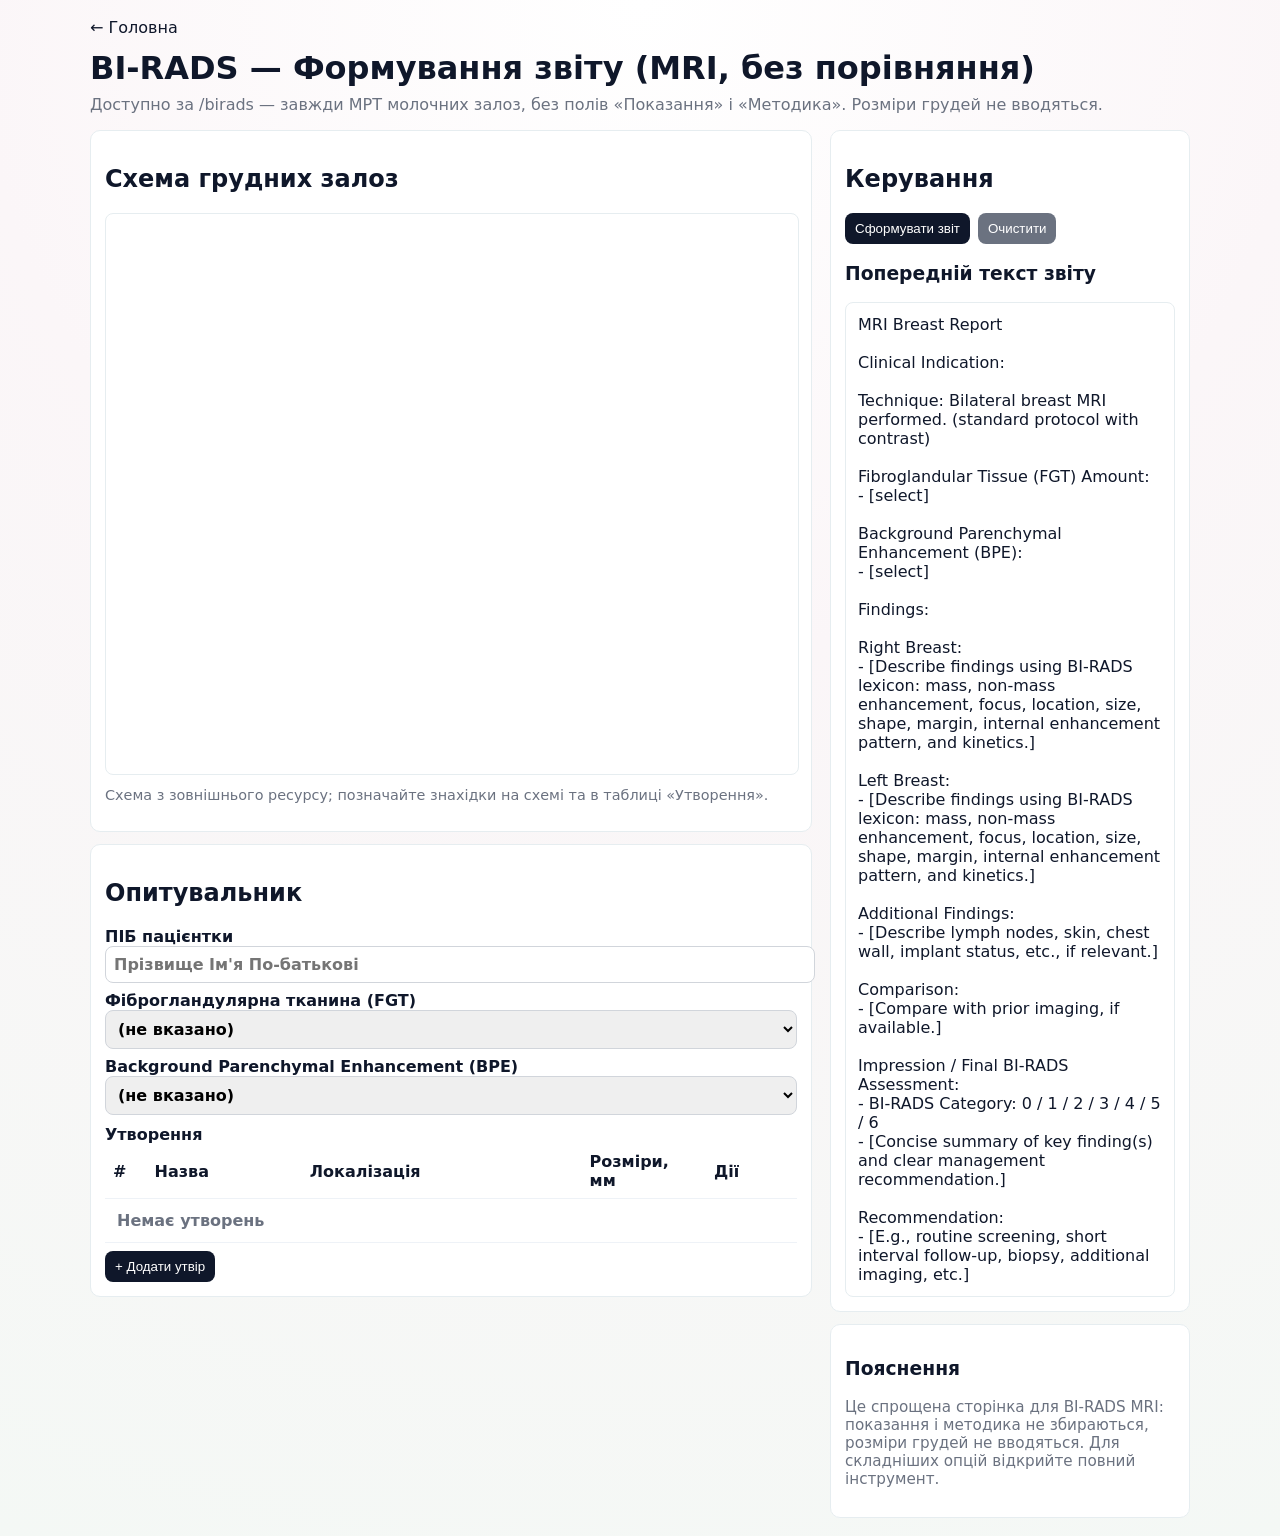
==== birads/index.html @ 96be14f4 "Add BI-RADS MRI page at /birads - iframe to breast schematic, simple questionnaire and formations ta" ====
<!doctype html>
<html lang="uk">
<head>
  <meta charset="utf-8">
  <meta name="viewport" content="width=device-width,initial-scale=1">
  <title>BI-RADS — Tulip</title>
  <link rel="shortcut icon" href="/favicon.ico">
  <style>
    :root{--bg:#fff;--panel:#fff;--muted:#6b7280;--ink:#0f172a;--line:#e6edf0}
    body{font-family:system-ui,-apple-system,Segoe UI,Roboto; margin:18px; color:var(--ink); background:radial-gradient(circle at 50% 0%,#fff 0,#fbf6f8 40%,#f4f8f5 100%)}
    a.home{display:inline-block;margin-bottom:12px;color:var(--ink);text-decoration:none}
    .wrap{max-width:1100px;margin:0 auto}
    .grid{display:grid;grid-template-columns:1fr 360px;gap:18px}
    .panel{background:var(--panel);border:1px solid var(--line);padding:14px;border-radius:10px}
    h1{margin:0 0 8px}
    label{display:block;margin:8px 0;font-weight:600}
    input[type=text],select,textarea{width:100%;padding:8px;border:1px solid #d1d5db;border-radius:8px;font:inherit}
    .formations-table{width:100%;border-collapse:collapse}
    .formations-table th,.formations-table td{border-bottom:1px solid #eef2f7;padding:8px;text-align:left}
    .btn{display:inline-block;padding:8px 10px;border-radius:8px;border:0;background:#0f172a;color:#fff;cursor:pointer}
    #breast-iframe{width:100%;height:560px;border:1px solid var(--line);border-radius:8px}
    .report-preview{white-space:pre-wrap;background:#fff;border:1px solid var(--line);padding:12px;border-radius:8px;min-height:220px}
    @media (max-width:980px){.grid{grid-template-columns:1fr}#breast-iframe{height:420px}}
  </style>
</head>
<body>
  <div class="wrap">
    <a class="home" href="/">← Головна</a>
    <h1>BI-RADS — Формування звіту (MRI, без порівняння)</h1>
    <p style="color:var(--muted);margin-top:6px">Доступно за /birads — завжди МРТ молочних залоз, без полів «Показання» і «Методика». Розміри грудей не вводяться.</p>

    <div class="grid" role="application">
      <div>
        <div class="panel" aria-label="Схема грудних залоз">
          <h2>Схема грудних залоз</h2>
          <!-- Вбудовано як iframe на існуючу сторінку зі схемою -->
          <iframe id="breast-iframe" src="https://oleksandrmulyar.github.io/breast/" title="Схема грудних залоз"></iframe>
          <p style="color:var(--muted);font-size:.9rem;margin-top:8px">Схема з зовнішнього ресурсу; позначайте знахідки на схемі та в таблиці «Утворення».</p>
        </div>

        <div class="panel" style="margin-top:12px" aria-label="Опитувальник">
          <h2>Опитувальник</h2>
          <label>ПІБ пацієнтки
            <input id="patientName" type="text" placeholder="Прізвище Ім'я По-батькові">
          </label>

          <label>Фіброгландулярна тканина (FGT)
            <select id="fgt">
              <option value="">(не вказано)</option>
              <option>Almost entirely fatty</option>
              <option>Scattered fibroglandular tissue</option>
              <option>Heterogeneous fibroglandular tissue</option>
              <option>Extreme fibroglandular tissue</option>
            </select>
          </label>

          <label>Background Parenchymal Enhancement (BPE)
            <select id="bpe">
              <option value="">(не вказано)</option>
              <option>Minimal</option>
              <option>Mild</option>
              <option>Moderate</option>
              <option>Marked</option>
            </select>
          </label>

          <label style="margin-top:10px">Утворення
            <table class="formations-table" aria-describedby="formations-desc">
              <thead><tr><th style="width:6%">#</th><th>Назва</th><th>Локалізація</th><th style="width:18%">Розміри, мм</th><th>Дії</th></tr></thead>
              <tbody id="formationList"><tr><td colspan="5" style="color:var(--muted);padding:12px">Немає утворень</td></tr></tbody>
            </table>
          </label>
          <div style="margin-top:8px"><button id="addFormation" class="btn" type="button">+ Додати утвір</button></div>

        </div>

      </div>

      <aside>
        <div class="panel" aria-label="Керування">
          <h2>Керування</h2>
          <div style="display:flex;gap:8px;flex-wrap:wrap">
            <button id="generateReport" class="btn" type="button">Сформувати звіт</button>
            <button id="clearBtn" class="btn" type="button" style="background:#6b7280">Очистити</button>
          </div>

          <div style="margin-top:12px">
            <h3>Попередній текст звіту</h3>
            <div id="reportPreview" class="report-preview" aria-live="polite"></div>
          </div>
        </div>

        <div class="panel" style="margin-top:12px">
          <h3>Пояснення</h3>
          <p style="color:var(--muted);font-size:.95rem">Це спрощена сторінка для BI-RADS MRI: показання і методика не збираються, розміри грудей не вводяться. Для складніших опцій відкрийте повний інструмент.</p>
        </div>
      </aside>
    </div>

  </div>

  <script>
    const formationList = document.getElementById('formationList');
    const addFormation = document.getElementById('addFormation');
    const generateReport = document.getElementById('generateReport');
    const clearBtn = document.getElementById('clearBtn');
    const reportPreview = document.getElementById('reportPreview');

    function renderFormations(){
      const rows = formationList.querySelectorAll('tr.item');
      if(rows.length===0){ formationList.innerHTML='<tr><td colspan="5" style="color:var(--muted);padding:12px">Немає утворень</td></tr>'; return; }
    }

    addFormation.addEventListener('click', ()=>{
      const index = formationList.querySelectorAll('tr.item').length + 1;
      const tr = document.createElement('tr'); tr.className='item';
      tr.innerHTML = `<td>${index}</td>
        <td><input type="text" class="form-name" placeholder="Назва (наприклад: вузол)"></td>
        <td><input type="text" class="form-location" placeholder="ліва/права/грудь, сектор"></td>
        <td><input type="text" class="form-size" placeholder="TR×AP×CC або Ø"></td>
        <td><button class="btn remove" type="button" style="background:#ef4444">Видалити</button></td>`;
      formationList.appendChild(tr);
      renderFormations();
      tr.querySelector('.remove').addEventListener('click', ()=>{ tr.remove(); updateIndexes(); renderFormations(); });
    });

    function updateIndexes(){
      document.querySelectorAll('#formationList tr.item').forEach((tr,i)=>{ tr.children[0].textContent = i+1; });
    }

    clearBtn.addEventListener('click', ()=>{
      document.getElementById('patientName').value=''; document.getElementById('fgt').value=''; document.getElementById('bpe').value=''; formationList.innerHTML=''; renderFormations(); reportPreview.textContent='';
    });

    // Default BI-RADS report template (basic)
    const defaultReport = `MRI Breast Report\n\nClinical Indication: \n\nTechnique: Bilateral breast MRI performed. (standard protocol with contrast)\n\nFibroglandular Tissue (FGT) Amount:\n- [select]\n\nBackground Parenchymal Enhancement (BPE):\n- [select]\n\nFindings:\n\nRight Breast:\n- [Describe findings using BI-RADS lexicon: mass, non-mass enhancement, focus, location, size, shape, margin, internal enhancement pattern, and kinetics.]\n\nLeft Breast:\n- [Describe findings using BI-RADS lexicon: mass, non-mass enhancement, focus, location, size, shape, margin, internal enhancement pattern, and kinetics.]\n\nAdditional Findings:\n- [Describe lymph nodes, skin, chest wall, implant status, etc., if relevant.]\n\nComparison:\n- [Compare with prior imaging, if available.]\n\nImpression / Final BI-RADS Assessment:\n- BI-RADS Category: 0 / 1 / 2 / 3 / 4 / 5 / 6\n- [Concise summary of key finding(s) and clear management recommendation.]\n\nRecommendation:\n- [E.g., routine screening, short interval follow-up, biopsy, additional imaging, etc.]`;

    // Initialize preview with default template
    reportPreview.textContent = defaultReport;

    generateReport.addEventListener('click', ()=>{
      const name = document.getElementById('patientName').value.trim();
      const fgt = document.getElementById('fgt').value;
      const bpe = document.getElementById('bpe').value;
      const formations = Array.from(document.querySelectorAll('#formationList tr.item')).map((tr,i)=>{
        return `${i+1}. ${tr.querySelector('.form-name').value||'(назва)'} — ${tr.querySelector('.form-location').value||'(локалізація)'}; розміри: ${tr.querySelector('.form-size').value||'—'}`;
      });
      let report = `MRI Breast Report\n\nClinical Indication: —\n\nTechnique: Bilateral breast MRI. (MRI only — no comparison)\n\nPatient: ${name || '—'}\n\nFibroglandular Tissue (FGT) Amount: ${fgt||'—'}\nBackground Parenchymal Enhancement (BPE): ${bpe||'—'}\n\nFindings:\n\n`;
      report += formations.length?('Formations:\n' + formations.join('\n') + '\n\n') : '';
      report += 'Impression / Final BI-RADS Assessment:\n- BI-RADS Category: [select]\n- Recommendation: [select]\n';
      reportPreview.textContent = report;
    });

    // initial render
    renderFormations();
  </script>
</body>
</html>
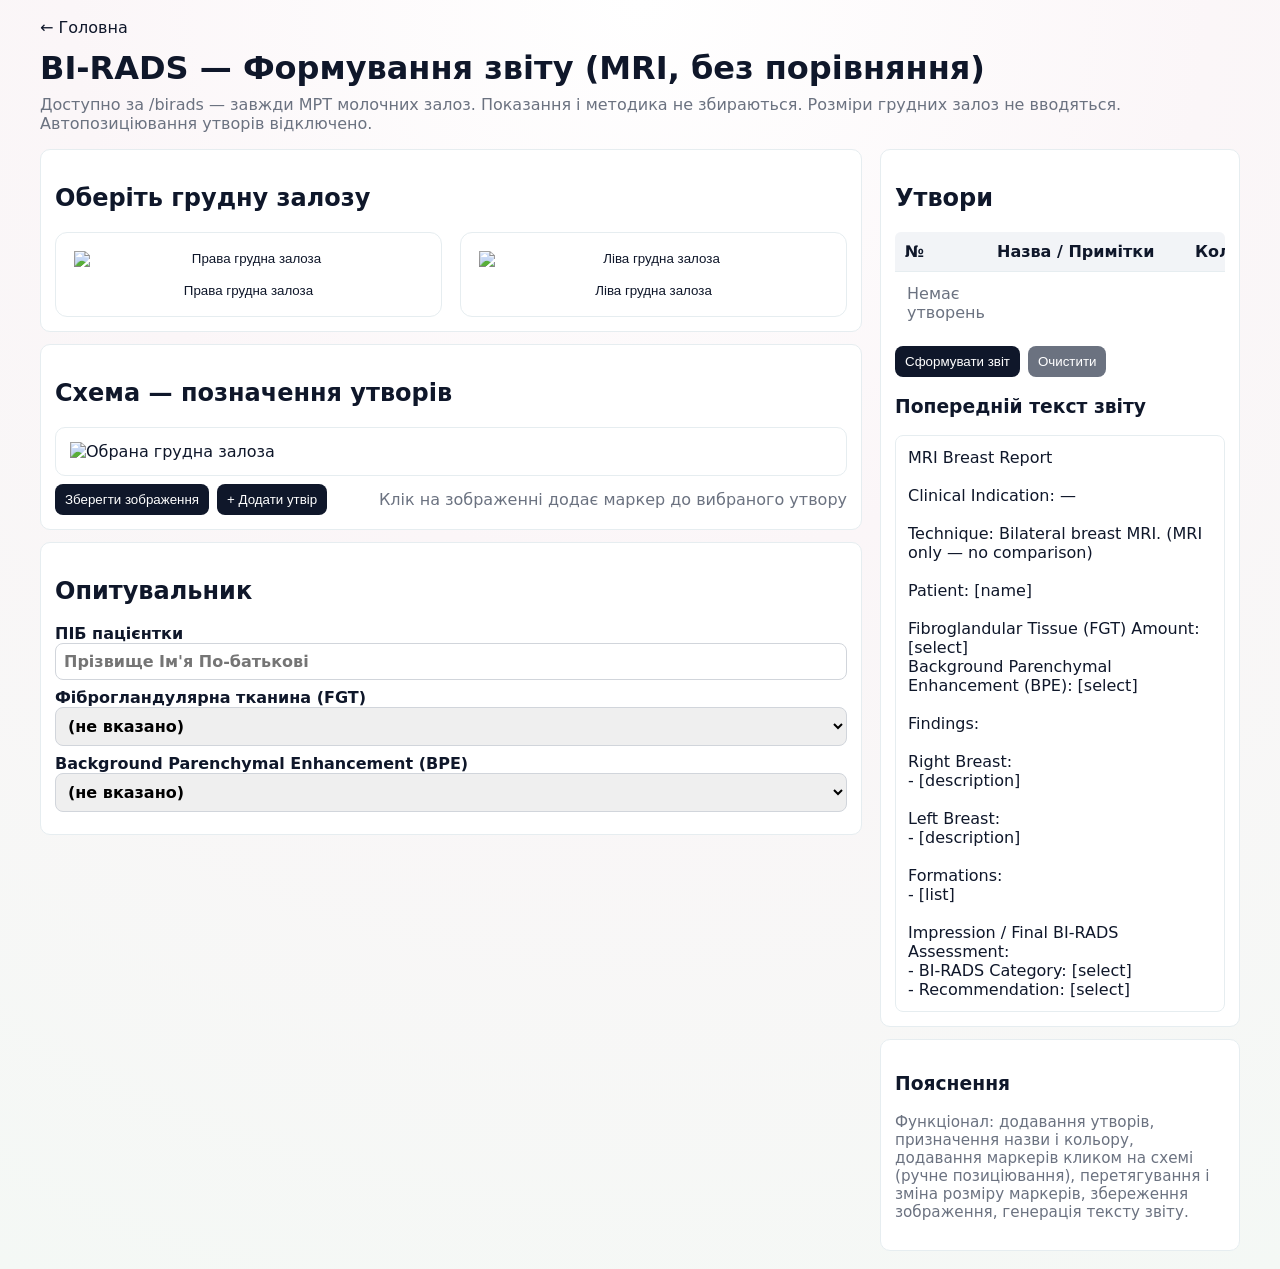
==== commit 6299ecb8: "Enhance /birads page: embed breast schematic functionality (marking, add formations, manual markers," ====
--- a/birads/index.html
+++ b/birads/index.html
@@ -6,36 +6,74 @@
   <title>BI-RADS — Tulip</title>
   <link rel="shortcut icon" href="/favicon.ico">
   <style>
-    :root{--bg:#fff;--panel:#fff;--muted:#6b7280;--ink:#0f172a;--line:#e6edf0}
-    body{font-family:system-ui,-apple-system,Segoe UI,Roboto; margin:18px; color:var(--ink); background:radial-gradient(circle at 50% 0%,#fff 0,#fbf6f8 40%,#f4f8f5 100%)}
+    :root{--bg:#f7faf7;--panel:#fff;--muted:#6b7280;--ink:#0f172a;--line:#e6edf0}
+    *{box-sizing:border-box}
+    body{font-family:system-ui,-apple-system,Segoe UI,Roboto,Arial;margin:18px;color:var(--ink);background:radial-gradient(circle at 50% 0%,#fff 0,#fbf6f8 40%,#f4f8f5 100%)}
     a.home{display:inline-block;margin-bottom:12px;color:var(--ink);text-decoration:none}
-    .wrap{max-width:1100px;margin:0 auto}
+    .wrap{max-width:1200px;margin:0 auto}
+    h1{margin:0 0 8px}
     .grid{display:grid;grid-template-columns:1fr 360px;gap:18px}
     .panel{background:var(--panel);border:1px solid var(--line);padding:14px;border-radius:10px}
-    h1{margin:0 0 8px}
     label{display:block;margin:8px 0;font-weight:600}
     input[type=text],select,textarea{width:100%;padding:8px;border:1px solid #d1d5db;border-radius:8px;font:inherit}
-    .formations-table{width:100%;border-collapse:collapse}
-    .formations-table th,.formations-table td{border-bottom:1px solid #eef2f7;padding:8px;text-align:left}
+
+    /* breast styles adapted */
+    .choice-grid{display:grid;grid-template-columns:repeat(2,minmax(260px,1fr));gap:18px}
+    .choice-card{display:grid;gap:16px;padding:18px;border:1px solid var(--line);border-radius:12px;background:var(--panel);color:var(--ink);cursor:pointer;place-items:center}
+    .choice-card img{width:100%;max-height:240px;object-fit:contain}
+
+    .image-stage{position:relative;width:100%;}
+    .image-stage img{display:block;width:100%;max-height:560px;object-fit:contain}
+    .lesion-overlay{position:absolute;inset:0;pointer-events:auto}
+    .lesion-marker{position:absolute;display:inline-grid;padding:0;place-items:center;border:3px solid;border-radius:50%;cursor:grab;font-size:13px;font-weight:800;line-height:1;touch-action:none;user-select:none;box-shadow:0 4px 12px rgba(15,23,42,.18);transform:translate(-50%,-50%)}
+    .lesion-label{pointer-events:none;color:#fff;text-shadow:0 1px 2px rgba(0,0,0,.4)}
+    .lesion-resize-handle{position:absolute;right:-8px;bottom:-8px;width:14px;height:14px;border:2px solid #fff;border-radius:50%;background:currentColor;cursor:nwse-resize}
+
+    .table-shell{overflow-x:auto;border-radius:6px}
+    .table-row{display:grid;grid-template-columns:80px 1fr 110px;gap:12px;align-items:center;min-width:420px;padding:10px}
+    .table-header{background:#f2f4f7;font-weight:800}
+    .table-body-row{border-top:1px solid var(--line);background:#fff}
+
     .btn{display:inline-block;padding:8px 10px;border-radius:8px;border:0;background:#0f172a;color:#fff;cursor:pointer}
-    #breast-iframe{width:100%;height:560px;border:1px solid var(--line);border-radius:8px}
+    .btn.ghost{background:#6b7280}
     .report-preview{white-space:pre-wrap;background:#fff;border:1px solid var(--line);padding:12px;border-radius:8px;min-height:220px}
-    @media (max-width:980px){.grid{grid-template-columns:1fr}#breast-iframe{height:420px}}
+
+    @media (max-width:980px){.grid{grid-template-columns:1fr}.choice-grid{grid-template-columns:1fr}.image-stage img{max-height:420px}}
   </style>
 </head>
 <body>
   <div class="wrap">
     <a class="home" href="/">← Головна</a>
     <h1>BI-RADS — Формування звіту (MRI, без порівняння)</h1>
-    <p style="color:var(--muted);margin-top:6px">Доступно за /birads — завжди МРТ молочних залоз, без полів «Показання» і «Методика». Розміри грудей не вводяться.</p>
+    <p style="color:var(--muted);margin-top:6px">Доступно за /birads — завжди МРТ молочних залоз. Показання і методика не збираються. Розміри грудних залоз не вводяться. Автопозиціювання утворів відключено.</p>
 
     <div class="grid" role="application">
       <div>
-        <div class="panel" aria-label="Схема грудних залоз">
-          <h2>Схема грудних залоз</h2>
-          <!-- Вбудовано як iframe на існуючу сторінку зі схемою -->
-          <iframe id="breast-iframe" src="https://oleksandrmulyar.github.io/breast/" title="Схема грудних залоз"></iframe>
-          <p style="color:var(--muted);font-size:.9rem;margin-top:8px">Схема з зовнішнього ресурсу; позначайте знахідки на схемі та в таблиці «Утворення».</p>
+        <div class="panel" aria-label="Оберіть грудну залозу">
+          <h2>Оберіть грудну залозу</h2>
+          <div class="choice-grid" id="sideSelection">
+            <button class="choice-card" type="button" data-side="right">
+              <img src="https://raw.githubusercontent.com/oleksandrmulyar/breast/main/right-breast.jpg" alt="Права грудна залоза">
+              <span>Права грудна залоза</span>
+            </button>
+            <button class="choice-card" type="button" data-side="left">
+              <img src="https://raw.githubusercontent.com/oleksandrmulyar/breast/main/left-breast.jpg" alt="Ліва грудна залоза">
+              <span>Ліва грудна залоза</span>
+            </button>
+          </div>
+        </div>
+
+        <div class="panel" style="margin-top:12px" aria-label="Схема">
+          <h2>Схема — позначення утворів</h2>
+          <div class="image-stage panel" id="detailView">
+            <img id="primaryImage" src="https://raw.githubusercontent.com/oleksandrmulyar/breast/main/right-breast.jpg" alt="Обрана грудна залоза">
+            <div id="lesionOverlay" class="lesion-overlay" aria-live="polite"></div>
+          </div>
+          <div style="margin-top:8px;display:flex;gap:8px;align-items:center">
+            <button id="saveImage" class="btn" type="button">Зберегти зображення</button>
+            <button id="addFormation" class="btn" type="button">+ Додати утвір</button>
+            <div style="margin-left:auto;color:var(--muted)">Клік на зображенні додає маркер до вибраного утвору</div>
+          </div>
         </div>
 
         <div class="panel" style="margin-top:12px" aria-label="Опитувальник">
@@ -63,25 +101,23 @@
               <option>Marked</option>
             </select>
           </label>
-
-          <label style="margin-top:10px">Утворення
-            <table class="formations-table" aria-describedby="formations-desc">
-              <thead><tr><th style="width:6%">#</th><th>Назва</th><th>Локалізація</th><th style="width:18%">Розміри, мм</th><th>Дії</th></tr></thead>
-              <tbody id="formationList"><tr><td colspan="5" style="color:var(--muted);padding:12px">Немає утворень</td></tr></tbody>
-            </table>
-          </label>
-          <div style="margin-top:8px"><button id="addFormation" class="btn" type="button">+ Додати утвір</button></div>
-
         </div>
 
       </div>
 
       <aside>
-        <div class="panel" aria-label="Керування">
-          <h2>Керування</h2>
-          <div style="display:flex;gap:8px;flex-wrap:wrap">
-            <button id="generateReport" class="btn" type="button">Сформувати звіт</button>
-            <button id="clearBtn" class="btn" type="button" style="background:#6b7280">Очистити</button>
+        <div class="panel" aria-label="Утвори та керування">
+          <h2>Утвори</h2>
+          <div class="table-shell" style="margin-top:8px">
+            <div class="table-row table-header">
+              <span>№</span><span>Назва / Примітки</span><span>Колір</span>
+            </div>
+            <div id="formationList"></div>
+          </div>
+
+          <div style="margin-top:12px;display:flex;gap:8px">
+            <button id="generateReport" class="btn">Сформувати звіт</button>
+            <button id="clearBtn" class="btn ghost">Очистити</button>
           </div>
 
           <div style="margin-top:12px">
@@ -92,7 +128,7 @@
 
         <div class="panel" style="margin-top:12px">
           <h3>Пояснення</h3>
-          <p style="color:var(--muted);font-size:.95rem">Це спрощена сторінка для BI-RADS MRI: показання і методика не збираються, розміри грудей не вводяться. Для складніших опцій відкрийте повний інструмент.</p>
+          <p style="color:var(--muted);font-size:.95rem">Функціонал: додавання утворів, призначення назви і кольору, додавання маркерів кликом на схемі (ручне позиціювання), перетягування і зміна розміру маркерів, збереження зображення, генерація тексту звіту.</p>
         </div>
       </aside>
     </div>
@@ -100,59 +136,149 @@
   </div>
 
   <script>
+    // Adapted behavior from breast app.js with auto-positioning removed.
+    const images = {
+      right: 'https://raw.githubusercontent.com/oleksandrmulyar/breast/main/right-breast.jpg',
+      left: 'https://raw.githubusercontent.com/oleksandrmulyar/breast/main/left-breast.jpg'
+    };
+    const lesionColors = ['#f13d3d','#1d9bf0','#18a058','#f59e0b','#8b5cf6','#ec4899'];
+
+    const sideButtons = document.querySelectorAll('.choice-card');
+    const primaryImage = document.getElementById('primaryImage');
+    const lesionOverlay = document.getElementById('lesionOverlay');
+    const addFormationBtn = document.getElementById('addFormation');
     const formationList = document.getElementById('formationList');
-    const addFormation = document.getElementById('addFormation');
-    const generateReport = document.getElementById('generateReport');
+    const saveImageBtn = document.getElementById('saveImage');
+    const generateReportBtn = document.getElementById('generateReport');
     const clearBtn = document.getElementById('clearBtn');
     const reportPreview = document.getElementById('reportPreview');
 
+    let activeSide = 'right';
+    let formations = []; // {id,name,color,markers:[{x,y,size}]}
+    let nextId = 1;
+    let activeEdit = null; // for pointer actions
+    let activeFormationId = null; // which formation is selected for marker adding
+
+    function setSide(side){
+      activeSide = side; primaryImage.src = images[side]; renderMarkers();
+    }
+    sideButtons.forEach(btn => btn.addEventListener('click', ()=> setSide(btn.dataset.side)));
+
+    function saveImage(){
+      // simple download of image file
+      fetch(images[activeSide]).then(r=>r.blob()).then(blob=>{
+        const url = URL.createObjectURL(blob); const a = document.createElement('a'); a.href = url; a.download = `${activeSide}-breast.jpg`; document.body.append(a); a.click(); a.remove(); URL.revokeObjectURL(url);
+      });
+    }
+    saveImageBtn.addEventListener('click', saveImage);
+
+    function addFormation(){
+      const id = nextId++;
+      const formation = {id, name:'', color: lesionColors[(id-1)%lesionColors.length], markers: []};
+      formations.push(formation); renderFormations();
+      setActiveFormation(id);
+    }
+    addFormationBtn.addEventListener('click', addFormation);
+
     function renderFormations(){
-      const rows = formationList.querySelectorAll('tr.item');
-      if(rows.length===0){ formationList.innerHTML='<tr><td colspan="5" style="color:var(--muted);padding:12px">Немає утворень</td></tr>'; return; }
-    }
-
-    addFormation.addEventListener('click', ()=>{
-      const index = formationList.querySelectorAll('tr.item').length + 1;
-      const tr = document.createElement('tr'); tr.className='item';
-      tr.innerHTML = `<td>${index}</td>
-        <td><input type="text" class="form-name" placeholder="Назва (наприклад: вузол)"></td>
-        <td><input type="text" class="form-location" placeholder="ліва/права/грудь, сектор"></td>
-        <td><input type="text" class="form-size" placeholder="TR×AP×CC або Ø"></td>
-        <td><button class="btn remove" type="button" style="background:#ef4444">Видалити</button></td>`;
-      formationList.appendChild(tr);
-      renderFormations();
-      tr.querySelector('.remove').addEventListener('click', ()=>{ tr.remove(); updateIndexes(); renderFormations(); });
+      formationList.innerHTML = '';
+      if(formations.length===0){ formationList.innerHTML = '<div class="table-row table-body-row" style="color:var(--muted);padding:12px">Немає утворень</div>'; return; }
+      formations.forEach((f,i)=>{
+        const row = document.createElement('div'); row.className='table-row table-body-row'; row.dataset.id = f.id;
+        row.innerHTML = `<span>${f.id}</span><span><input class="fname" type="text" placeholder="Назва утвору" value="${escapeHtml(f.name)}"></span><span><input type="color" class="fcolor" value="${f.color}"></span>`;
+        formationList.append(row);
+        row.querySelector('.fname').addEventListener('input', (e)=>{ f.name = e.target.value; });
+        row.querySelector('.fcolor').addEventListener('input', (e)=>{ f.color = e.target.value; renderMarkers(); });
+        row.addEventListener('click', ()=> setActiveFormation(f.id));
+      });
+      renderMarkers();
+    }
+
+    function setActiveFormation(id){ activeFormationId = id; // highlight in UI
+      document.querySelectorAll('#formationList .table-row').forEach(r=> r.style.background='');
+      const row = document.querySelector(`#formationList .table-row[data-id='${id}']`); if(row) row.style.background='#f8fafc';
+    }
+
+    function renderMarkers(){
+      lesionOverlay.replaceChildren();
+      formations.forEach(f => {
+        f.markers.forEach((m, idx) => {
+          const el = document.createElement('div'); el.className='lesion-marker'; el.style.left = m.x + '%'; el.style.top = m.y + '%'; el.style.width = `${m.size}px`; el.style.height = `${m.size}px`; el.style.borderColor = f.color; el.style.background = `${f.color}1f`; el.dataset.formationId = f.id; el.dataset.markerIndex = idx; 
+          const label = document.createElement('span'); label.className='lesion-label'; label.textContent = `${f.id}.${idx+1}`;
+          const handle = document.createElement('span'); handle.className='lesion-resize-handle'; handle.setAttribute('aria-hidden','true');
+          el.append(label, handle);
+          // pointer events
+          el.addEventListener('pointerdown', markerPointerDown);
+          handle.addEventListener('pointerdown', markerResizeDown);
+          // double click to remove marker
+          el.addEventListener('dblclick', (ev)=>{ ev.stopPropagation(); removeMarker(f.id, idx); });
+          lesionOverlay.append(el);
+        });
+      });
+    }
+
+    function addMarkerAtPoint(xPct,yPct){
+      if(!activeFormationId) { alert('Оберіть утвір (натисніть у списку) перед додаванням маркерів.'); return; }
+      const f = formations.find(x=>x.id===activeFormationId); if(!f) return;
+      f.markers.push({x: xPct, y: yPct, size: 42}); renderMarkers();
+    }
+
+    lesionOverlay.addEventListener('click', (ev)=>{
+      // add marker to active formation
+      const rect = lesionOverlay.getBoundingClientRect();
+      const x = Math.min(100, Math.max(0, ((ev.clientX - rect.left)/rect.width)*100));
+      const y = Math.min(100, Math.max(0, ((ev.clientY - rect.top)/rect.height)*100));
+      addMarkerAtPoint(x,y);
     });
 
-    function updateIndexes(){
-      document.querySelectorAll('#formationList tr.item').forEach((tr,i)=>{ tr.children[0].textContent = i+1; });
-    }
-
-    clearBtn.addEventListener('click', ()=>{
-      document.getElementById('patientName').value=''; document.getElementById('fgt').value=''; document.getElementById('bpe').value=''; formationList.innerHTML=''; renderFormations(); reportPreview.textContent='';
-    });
-
-    // Default BI-RADS report template (basic)
-    const defaultReport = `MRI Breast Report\n\nClinical Indication: \n\nTechnique: Bilateral breast MRI performed. (standard protocol with contrast)\n\nFibroglandular Tissue (FGT) Amount:\n- [select]\n\nBackground Parenchymal Enhancement (BPE):\n- [select]\n\nFindings:\n\nRight Breast:\n- [Describe findings using BI-RADS lexicon: mass, non-mass enhancement, focus, location, size, shape, margin, internal enhancement pattern, and kinetics.]\n\nLeft Breast:\n- [Describe findings using BI-RADS lexicon: mass, non-mass enhancement, focus, location, size, shape, margin, internal enhancement pattern, and kinetics.]\n\nAdditional Findings:\n- [Describe lymph nodes, skin, chest wall, implant status, etc., if relevant.]\n\nComparison:\n- [Compare with prior imaging, if available.]\n\nImpression / Final BI-RADS Assessment:\n- BI-RADS Category: 0 / 1 / 2 / 3 / 4 / 5 / 6\n- [Concise summary of key finding(s) and clear management recommendation.]\n\nRecommendation:\n- [E.g., routine screening, short interval follow-up, biopsy, additional imaging, etc.]`;
-
-    // Initialize preview with default template
+    function removeMarker(formationId, markerIndex){
+      const f = formations.find(x=>x.id===formationId); if(!f) return; f.markers.splice(markerIndex,1); renderMarkers();
+    }
+
+    // pointer move/resize handling
+    function getMarkerTargetFromEvent(el){
+      const marker = el.closest('.lesion-marker'); if(!marker) return null;
+      return {el:marker, formationId: Number(marker.dataset.formationId), markerIndex: Number(marker.dataset.markerIndex)};
+    }
+
+    function markerPointerDown(ev){
+      if(ev.target.classList.contains('lesion-resize-handle')) return; ev.preventDefault(); const t = getMarkerTargetFromEvent(ev.target); if(!t) return;
+      ev.target.setPointerCapture?.(ev.pointerId);
+      activeEdit = {mode:'move', formationId: t.formationId, markerIndex: t.markerIndex, pointerId: ev.pointerId};
+    }
+    function markerResizeDown(ev){ ev.preventDefault(); ev.stopPropagation(); const t = getMarkerTargetFromEvent(ev.target); if(!t) return; const rect = ev.target.getBoundingClientRect(); ev.target.setPointerCapture?.(ev.pointerId); activeEdit = {mode:'resize', formationId:t.formationId, markerIndex:t.markerIndex, startX:ev.clientX, startY:ev.clientY, startSize: Number(document.querySelector(`.lesion-marker[data-formation-id='${t.formationId}'][data-marker-index='${t.markerIndex}']`).offsetWidth), pointerId: ev.pointerId}; }
+
+    function pointerMove(ev){ if(!activeEdit) return; const overlayRect = lesionOverlay.getBoundingClientRect(); const f = formations.find(x=>x.id===activeEdit.formationId); if(!f) return; if(activeEdit.mode==='move'){ const x = Math.min(100, Math.max(0, ((ev.clientX-overlayRect.left)/overlayRect.width)*100)); const y = Math.min(100, Math.max(0, ((ev.clientY-overlayRect.top)/overlayRect.height)*100)); f.markers[activeEdit.markerIndex].x = x; f.markers[activeEdit.markerIndex].y = y; renderMarkers(); } else if(activeEdit.mode==='resize'){ const delta = Math.max(ev.clientX - activeEdit.startX, ev.clientY - activeEdit.startY); const size = Math.min(220, Math.max(12, activeEdit.startSize + delta)); f.markers[activeEdit.markerIndex].size = size; renderMarkers(); } }
+    function pointerUp(ev){ if(activeEdit?.pointerId === ev.pointerId) activeEdit = null; }
+
+    document.addEventListener('pointermove', pointerMove); document.addEventListener('pointerup', pointerUp); document.addEventListener('pointercancel', pointerUp);
+
+    // Save image option exports base image file (no overlay compositing here)
+
+    // Report template and generation
+    const defaultReport = `MRI Breast Report\n\nClinical Indication: —\n\nTechnique: Bilateral breast MRI. (MRI only — no comparison)\n\nPatient: [name]\n\nFibroglandular Tissue (FGT) Amount: [select]\nBackground Parenchymal Enhancement (BPE): [select]\n\nFindings:\n\nRight Breast:\n- [description]\n\nLeft Breast:\n- [description]\n\nFormations:\n- [list]\n\nImpression / Final BI-RADS Assessment:\n- BI-RADS Category: [select]\n- Recommendation: [select]\n`;
     reportPreview.textContent = defaultReport;
 
-    generateReport.addEventListener('click', ()=>{
-      const name = document.getElementById('patientName').value.trim();
-      const fgt = document.getElementById('fgt').value;
-      const bpe = document.getElementById('bpe').value;
-      const formations = Array.from(document.querySelectorAll('#formationList tr.item')).map((tr,i)=>{
-        return `${i+1}. ${tr.querySelector('.form-name').value||'(назва)'} — ${tr.querySelector('.form-location').value||'(локалізація)'}; розміри: ${tr.querySelector('.form-size').value||'—'}`;
-      });
-      let report = `MRI Breast Report\n\nClinical Indication: —\n\nTechnique: Bilateral breast MRI. (MRI only — no comparison)\n\nPatient: ${name || '—'}\n\nFibroglandular Tissue (FGT) Amount: ${fgt||'—'}\nBackground Parenchymal Enhancement (BPE): ${bpe||'—'}\n\nFindings:\n\n`;
-      report += formations.length?('Formations:\n' + formations.join('\n') + '\n\n') : '';
-      report += 'Impression / Final BI-RADS Assessment:\n- BI-RADS Category: [select]\n- Recommendation: [select]\n';
+    generateReportBtn.addEventListener('click', ()=>{
+      const name = document.getElementById('patientName').value.trim() || '—';
+      const fgt = document.getElementById('fgt').value || '—';
+      const bpe = document.getElementById('bpe').value || '—';
+      const formationsText = formations.map(f=>{
+        const markers = f.markers.map((m,i)=>`marker ${i+1}: (${Math.round(m.x)}%, ${Math.round(m.y)}%), size ${Math.round(m.size)}px`).join('; ');
+        return `${f.id}. ${f.name || '(назва)'} — ${markers || 'немає маркерів'}`;
+      }).join('\n');
+      const report = `MRI Breast Report\n\nClinical Indication: —\n\nTechnique: Bilateral breast MRI. (MRI only — no comparison)\n\nPatient: ${name}\n\nFibroglandular Tissue (FGT) Amount: ${fgt}\nBackground Parenchymal Enhancement (BPE): ${bpe}\n\nFindings:\n\n${formationsText || 'немає утворів'}\n\nImpression / Final BI-RADS Assessment:\n- BI-RADS Category: [select]\n- Recommendation: [select]\n`;
       reportPreview.textContent = report;
     });
 
-    // initial render
-    renderFormations();
+    clearBtn.addEventListener('click', ()=>{
+      document.getElementById('patientName').value=''; document.getElementById('fgt').value=''; document.getElementById('bpe').value=''; formations=[]; nextId=1; activeFormationId=null; renderFormations(); reportPreview.textContent = defaultReport;
+    });
+
+    function escapeHtml(s){ return String(s).replace(/&/g,'&amp;').replace(/</g,'&lt;').replace(/>/g,'&gt;'); }
+
+    // initial
+    setSide('right'); renderFormations();
   </script>
 </body>
 </html>
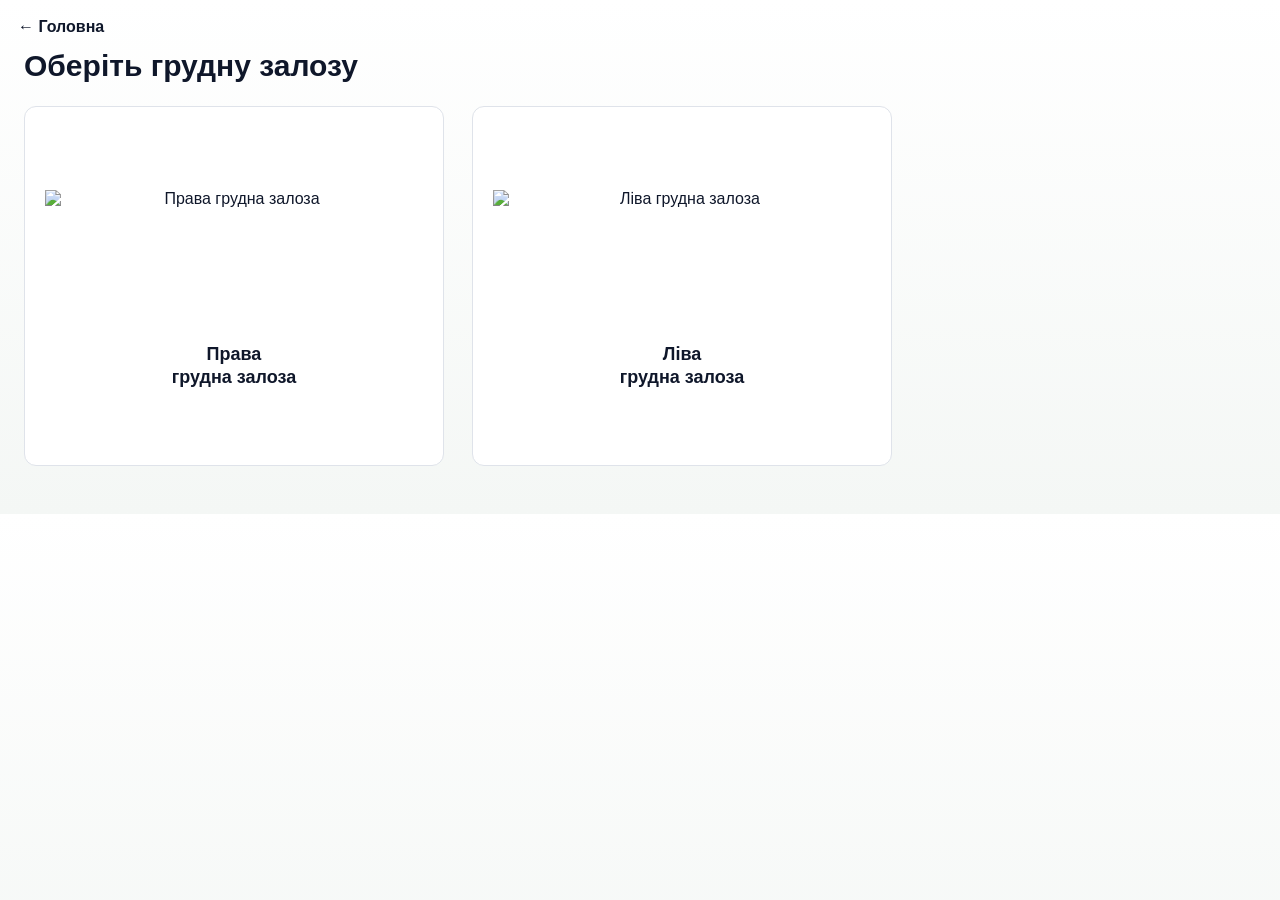
==== commit f6ff08a9: "Finalize BI-RADS /birads page with breast schema and lesion marker functionality; no auto-positionin" ====
--- a/birads/index.html
+++ b/birads/index.html
@@ -1,284 +1,732 @@
 <!doctype html>
 <html lang="uk">
 <head>
-  <meta charset="utf-8">
-  <meta name="viewport" content="width=device-width,initial-scale=1">
+  <meta charset="utf-8" />
+  <meta name="viewport" content="width=device-width, initial-scale=1" />
   <title>BI-RADS — Tulip</title>
-  <link rel="shortcut icon" href="/favicon.ico">
+  <link rel="shortcut icon" href="/favicon.ico" />
   <style>
-    :root{--bg:#f7faf7;--panel:#fff;--muted:#6b7280;--ink:#0f172a;--line:#e6edf0}
-    *{box-sizing:border-box}
-    body{font-family:system-ui,-apple-system,Segoe UI,Roboto,Arial;margin:18px;color:var(--ink);background:radial-gradient(circle at 50% 0%,#fff 0,#fbf6f8 40%,#f4f8f5 100%)}
-    a.home{display:inline-block;margin-bottom:12px;color:var(--ink);text-decoration:none}
-    .wrap{max-width:1200px;margin:0 auto}
-    h1{margin:0 0 8px}
-    .grid{display:grid;grid-template-columns:1fr 360px;gap:18px}
-    .panel{background:var(--panel);border:1px solid var(--line);padding:14px;border-radius:10px}
-    label{display:block;margin:8px 0;font-weight:600}
-    input[type=text],select,textarea{width:100%;padding:8px;border:1px solid #d1d5db;border-radius:8px;font:inherit}
-
-    /* breast styles adapted */
-    .choice-grid{display:grid;grid-template-columns:repeat(2,minmax(260px,1fr));gap:18px}
-    .choice-card{display:grid;gap:16px;padding:18px;border:1px solid var(--line);border-radius:12px;background:var(--panel);color:var(--ink);cursor:pointer;place-items:center}
-    .choice-card img{width:100%;max-height:240px;object-fit:contain}
-
-    .image-stage{position:relative;width:100%;}
-    .image-stage img{display:block;width:100%;max-height:560px;object-fit:contain}
-    .lesion-overlay{position:absolute;inset:0;pointer-events:auto}
-    .lesion-marker{position:absolute;display:inline-grid;padding:0;place-items:center;border:3px solid;border-radius:50%;cursor:grab;font-size:13px;font-weight:800;line-height:1;touch-action:none;user-select:none;box-shadow:0 4px 12px rgba(15,23,42,.18);transform:translate(-50%,-50%)}
-    .lesion-label{pointer-events:none;color:#fff;text-shadow:0 1px 2px rgba(0,0,0,.4)}
-    .lesion-resize-handle{position:absolute;right:-8px;bottom:-8px;width:14px;height:14px;border:2px solid #fff;border-radius:50%;background:currentColor;cursor:nwse-resize}
-
-    .table-shell{overflow-x:auto;border-radius:6px}
-    .table-row{display:grid;grid-template-columns:80px 1fr 110px;gap:12px;align-items:center;min-width:420px;padding:10px}
-    .table-header{background:#f2f4f7;font-weight:800}
-    .table-body-row{border-top:1px solid var(--line);background:#fff}
-
-    .btn{display:inline-block;padding:8px 10px;border-radius:8px;border:0;background:#0f172a;color:#fff;cursor:pointer}
-    .btn.ghost{background:#6b7280}
-    .report-preview{white-space:pre-wrap;background:#fff;border:1px solid var(--line);padding:12px;border-radius:8px;min-height:220px}
-
-    @media (max-width:980px){.grid{grid-template-columns:1fr}.choice-grid{grid-template-columns:1fr}.image-stage img{max-height:420px}}
+    :root {
+      --bg: #f5f6f8;
+      --card: #ffffff;
+      --ink: #0f172a;
+      --muted: #5f6675;
+      --line: #dfe3ea;
+      --table: #f2f4f7;
+      --danger: #dc2626;
+    }
+
+    * { box-sizing: border-box; }
+    body {
+      margin: 0;
+      font-family: Arial, Helvetica, sans-serif;
+      color: var(--ink);
+      background: linear-gradient(180deg, #ffffff 0%, #f4f7f5 100%);
+    }
+    button, input, select { font: inherit; }
+    a.home-link {
+      display: inline-block;
+      margin: 18px 0 12px 18px;
+      color: var(--ink);
+      text-decoration: none;
+      font-weight: 700;
+    }
+    .app {
+      width: min(1280px, calc(100% - 48px));
+      margin: 0 auto;
+      padding: 0 0 48px;
+    }
+    h1 {
+      margin: 0 0 22px;
+      font-size: 30px;
+      line-height: 1.2;
+      font-weight: 800;
+    }
+    h2 { margin: 0 0 10px; font-size: 22px; }
+    .subtext {
+      color: var(--muted);
+      font-size: 14px;
+      line-height: 1.5;
+      margin: 0 0 18px;
+    }
+
+    .selection-view {
+      padding-top: 0;
+    }
+    .choice-grid {
+      display: grid;
+      grid-template-columns: repeat(2, minmax(260px, 420px));
+      gap: 28px;
+    }
+    .choice-card {
+      display: grid;
+      gap: 18px;
+      min-height: 360px;
+      padding: 24px 20px 18px;
+      border: 1px solid var(--line);
+      border-radius: 12px;
+      background: var(--card);
+      color: var(--ink);
+      cursor: pointer;
+      place-items: center;
+      transition: border-color .15s ease, box-shadow .15s ease, transform .15s ease;
+    }
+    .choice-card:hover,
+    .choice-card:focus-visible {
+      border-color: #b9c0cc;
+      box-shadow: 0 12px 26px rgba(15, 23, 42, .08);
+      transform: translateY(-2px);
+      outline: none;
+    }
+    .choice-card img {
+      width: 100%;
+      max-height: 260px;
+      object-fit: contain;
+    }
+    .choice-card span {
+      font-size: 18px;
+      line-height: 1.25;
+      font-weight: 800;
+      text-align: center;
+    }
+
+    .detail-view { padding-top: 0; }
+    .back-button {
+      margin: 0 0 12px;
+      padding: 0;
+      border: 0;
+      background: transparent;
+      color: var(--ink);
+      font-weight: 800;
+      cursor: pointer;
+    }
+    .detail-grid {
+      display: grid;
+      grid-template-columns: minmax(360px, 1.5fr) minmax(280px, 0.9fr);
+      gap: 20px;
+      align-items: start;
+    }
+
+    .panel {
+      border: 1px solid var(--line);
+      border-radius: 8px;
+      background: var(--card);
+    }
+    .image-card {
+      display: flex;
+      min-height: 640px;
+      padding: 20px 14px 14px;
+      flex-direction: column;
+      align-items: center;
+      justify-content: space-between;
+    }
+    .image-stage {
+      position: relative;
+      width: 100%;
+      min-height: 520px;
+      display: grid;
+      place-items: center;
+    }
+    .image-stage img {
+      display: block;
+      width: 100%;
+      max-height: 520px;
+      object-fit: contain;
+    }
+    .lesion-overlay {
+      position: absolute;
+      inset: 0;
+      pointer-events: auto;
+    }
+    .lesion-marker {
+      position: absolute;
+      display: inline-grid;
+      place-items: center;
+      padding: 0;
+      border-radius: 50%;
+      border: 3px solid;
+      cursor: grab;
+      font-size: 12px;
+      font-weight: 800;
+      line-height: 1;
+      touch-action: none;
+      user-select: none;
+      box-shadow: 0 4px 12px rgba(15, 23, 42, .18);
+      transform: translate(-50%, -50%);
+    }
+    .lesion-label {
+      pointer-events: none;
+      color: #fff;
+      text-shadow: 0 1px 2px rgba(0,0,0,.35);
+    }
+    .lesion-resize-handle {
+      position: absolute;
+      right: -8px;
+      bottom: -8px;
+      width: 14px;
+      height: 14px;
+      border: 2px solid #fff;
+      border-radius: 50%;
+      background: currentColor;
+      cursor: nwse-resize;
+      box-shadow: 0 2px 6px rgba(15, 23, 42, .25);
+    }
+    .save-button,
+    .action-button,
+    .mini-btn {
+      cursor: pointer;
+    }
+    .save-button,
+    .action-button {
+      padding: 8px 12px;
+      border: 1px solid #cdd2da;
+      border-radius: 6px;
+      background: #fff;
+      color: var(--ink);
+      font-weight: 600;
+    }
+    .action-row {
+      display: flex;
+      gap: 8px;
+      flex-wrap: wrap;
+      margin-top: 12px;
+    }
+
+    .sidebar-panel {
+      padding: 12px;
+    }
+    .lesion-header {
+      display: flex;
+      align-items: center;
+      justify-content: space-between;
+      gap: 12px;
+      margin-bottom: 10px;
+    }
+    .mini-btn {
+      width: 30px;
+      height: 30px;
+      border: 1px solid #cdd2da;
+      border-radius: 50%;
+      background: #fff;
+      color: var(--ink);
+      font-size: 22px;
+      line-height: 1;
+    }
+    .mini-btn.danger {
+      border-color: #f5c2c7;
+      color: var(--danger);
+      background: #fff5f5;
+    }
+    .table-shell {
+      overflow-x: auto;
+      border-radius: 6px;
+    }
+    .lesion-row {
+      display: grid;
+      grid-template-columns: 52px minmax(0, 1fr) 70px 34px;
+      gap: 8px;
+      align-items: center;
+      min-width: 300px;
+      padding: 8px 10px;
+      border-top: 1px solid var(--line);
+      background: #fff;
+    }
+    .lesion-row.active {
+      background: #f8fafc;
+    }
+    .lesion-row:first-child { border-top: 0; }
+    .lesion-row input[type="text"] {
+      width: 100%;
+      padding: 6px 8px;
+      border: 1px solid #cdd2da;
+      border-radius: 4px;
+      color: var(--ink);
+    }
+    .lesion-row input[type="color"] {
+      width: 100%;
+      min-height: 32px;
+      padding: 2px;
+      border: 1px solid #cdd2da;
+      border-radius: 4px;
+      background: #fff;
+    }
+    .empty-state {
+      padding: 12px;
+      color: var(--muted);
+    }
+
+    .form-panel {
+      padding: 12px;
+      margin-top: 16px;
+    }
+    label.field {
+      display: block;
+      margin: 10px 0;
+      font-weight: 700;
+      color: var(--ink);
+    }
+    label.field input,
+    label.field select,
+    label.field textarea {
+      width: 100%;
+      margin-top: 6px;
+      padding: 8px 10px;
+      border: 1px solid #d1d5db;
+      border-radius: 8px;
+      color: var(--ink);
+      background: #fff;
+    }
+    textarea {
+      min-height: 90px;
+      resize: vertical;
+    }
+    .report-preview {
+      margin-top: 12px;
+      white-space: pre-wrap;
+      background: #fff;
+      border: 1px solid var(--line);
+      border-radius: 8px;
+      padding: 12px;
+      min-height: 240px;
+      line-height: 1.55;
+    }
+
+    @media (max-width: 900px) {
+      .app { width: min(100% - 24px, 1280px); }
+      .choice-grid { grid-template-columns: 1fr; }
+      .detail-grid { grid-template-columns: 1fr; }
+      .image-card { min-height: 420px; }
+      .image-stage { min-height: 360px; }
+    }
   </style>
 </head>
 <body>
-  <div class="wrap">
-    <a class="home" href="/">← Головна</a>
-    <h1>BI-RADS — Формування звіту (MRI, без порівняння)</h1>
-    <p style="color:var(--muted);margin-top:6px">Доступно за /birads — завжди МРТ молочних залоз. Показання і методика не збираються. Розміри грудних залоз не вводяться. Автопозиціювання утворів відключено.</p>
-
-    <div class="grid" role="application">
-      <div>
-        <div class="panel" aria-label="Оберіть грудну залозу">
-          <h2>Оберіть грудну залозу</h2>
-          <div class="choice-grid" id="sideSelection">
-            <button class="choice-card" type="button" data-side="right">
-              <img src="https://raw.githubusercontent.com/oleksandrmulyar/breast/main/right-breast.jpg" alt="Права грудна залоза">
-              <span>Права грудна залоза</span>
-            </button>
-            <button class="choice-card" type="button" data-side="left">
-              <img src="https://raw.githubusercontent.com/oleksandrmulyar/breast/main/left-breast.jpg" alt="Ліва грудна залоза">
-              <span>Ліва грудна залоза</span>
-            </button>
+  <a class="home-link" href="/" aria-label="Повернутися на головну">← Головна</a>
+
+  <main class="app">
+    <section id="sideSelection" class="selection-view" aria-labelledby="selectionTitle">
+      <h1 id="selectionTitle">Оберіть грудну залозу</h1>
+      <div class="choice-grid" role="list">
+        <button class="choice-card" type="button" data-side="right" role="listitem">
+          <img src="https://raw.githubusercontent.com/oleksandrmulyar/breast/main/right-breast.jpg" alt="Права грудна залоза" />
+          <span>Права<br />грудна залоза</span>
+        </button>
+        <button class="choice-card" type="button" data-side="left" role="listitem">
+          <img src="https://raw.githubusercontent.com/oleksandrmulyar/breast/main/left-breast.jpg" alt="Ліва грудна залоза" />
+          <span>Ліва<br />грудна залоза</span>
+        </button>
+      </div>
+    </section>
+
+    <section id="detailView" class="detail-view" hidden aria-labelledby="detailTitle">
+      <button id="backToSelection" class="back-button" type="button">← Назад до вибору</button>
+      <h1 id="detailTitle" style="display:none;">Вибір грудної залози</h1>
+
+      <div class="detail-grid">
+        <div class="panel image-card">
+          <div class="image-stage">
+            <img id="primaryImage" src="https://raw.githubusercontent.com/oleksandrmulyar/breast/main/right-breast.jpg" alt="Обрана грудна залоза" />
+            <div id="lesionOverlay" class="lesion-overlay" aria-live="polite"></div>
+          </div>
+          <div class="action-row">
+            <button id="savePrimary" class="save-button" type="button">Зберегти зображення</button>
+            <button id="addLesion" class="action-button" type="button">+ Додати утвір</button>
           </div>
         </div>
 
-        <div class="panel" style="margin-top:12px" aria-label="Схема">
-          <h2>Схема — позначення утворів</h2>
-          <div class="image-stage panel" id="detailView">
-            <img id="primaryImage" src="https://raw.githubusercontent.com/oleksandrmulyar/breast/main/right-breast.jpg" alt="Обрана грудна залоза">
-            <div id="lesionOverlay" class="lesion-overlay" aria-live="polite"></div>
+        <aside class="panel sidebar-panel">
+          <div class="lesion-header">
+            <h2>Утвори</h2>
+            <button id="addLesionSmall" class="mini-btn" type="button" aria-label="Додати утвір">+</button>
           </div>
-          <div style="margin-top:8px;display:flex;gap:8px;align-items:center">
-            <button id="saveImage" class="btn" type="button">Зберегти зображення</button>
-            <button id="addFormation" class="btn" type="button">+ Додати утвір</button>
-            <div style="margin-left:auto;color:var(--muted)">Клік на зображенні додає маркер до вибраного утвору</div>
-          </div>
+          <div id="lesionList" class="table-shell" aria-live="polite"></div>
+        </aside>
+      </div>
+
+      <div class="panel form-panel" aria-label="Опитувальник і шаблон звіту">
+        <h2>Опитувальник</h2>
+
+        <label class="field">ПІБ пацієнтки
+          <input id="patientName" type="text" placeholder="Прізвище Ім'я По-батькові" />
+        </label>
+
+        <label class="field">Фіброгландулярна тканина (FGT)
+          <select id="fgt">
+            <option value="">(не вказано)</option>
+            <option>Almost entirely fatty</option>
+            <option>Scattered fibroglandular tissue</option>
+            <option>Heterogeneous fibroglandular tissue</option>
+            <option>Extreme fibroglandular tissue</option>
+          </select>
+        </label>
+
+        <label class="field">Background Parenchymal Enhancement (BPE)
+          <select id="bpe">
+            <option value="">(не вказано)</option>
+            <option>Minimal</option>
+            <option>Mild</option>
+            <option>Moderate</option>
+            <option>Marked</option>
+          </select>
+        </label>
+
+        <label class="field">Коментар до знахідок
+          <textarea id="findingsNote" placeholder="Наприклад: обмежений фокус ..."></textarea>
+        </label>
+
+        <div class="action-row" style="margin-top: 16px;">
+          <button id="generateReport" class="action-button" type="button">Сформувати звіт</button>
+          <button id="clearAll" class="action-button" type="button">Очистити</button>
         </div>
 
-        <div class="panel" style="margin-top:12px" aria-label="Опитувальник">
-          <h2>Опитувальник</h2>
-          <label>ПІБ пацієнтки
-            <input id="patientName" type="text" placeholder="Прізвище Ім'я По-батькові">
-          </label>
-
-          <label>Фіброгландулярна тканина (FGT)
-            <select id="fgt">
-              <option value="">(не вказано)</option>
-              <option>Almost entirely fatty</option>
-              <option>Scattered fibroglandular tissue</option>
-              <option>Heterogeneous fibroglandular tissue</option>
-              <option>Extreme fibroglandular tissue</option>
-            </select>
-          </label>
-
-          <label>Background Parenchymal Enhancement (BPE)
-            <select id="bpe">
-              <option value="">(не вказано)</option>
-              <option>Minimal</option>
-              <option>Mild</option>
-              <option>Moderate</option>
-              <option>Marked</option>
-            </select>
-          </label>
+        <div>
+          <h2 style="margin-top: 18px;">Попередній текст звіту</h2>
+          <div id="reportPreview" class="report-preview" aria-live="polite"></div>
         </div>
-
       </div>
-
-      <aside>
-        <div class="panel" aria-label="Утвори та керування">
-          <h2>Утвори</h2>
-          <div class="table-shell" style="margin-top:8px">
-            <div class="table-row table-header">
-              <span>№</span><span>Назва / Примітки</span><span>Колір</span>
-            </div>
-            <div id="formationList"></div>
-          </div>
-
-          <div style="margin-top:12px;display:flex;gap:8px">
-            <button id="generateReport" class="btn">Сформувати звіт</button>
-            <button id="clearBtn" class="btn ghost">Очистити</button>
-          </div>
-
-          <div style="margin-top:12px">
-            <h3>Попередній текст звіту</h3>
-            <div id="reportPreview" class="report-preview" aria-live="polite"></div>
-          </div>
-        </div>
-
-        <div class="panel" style="margin-top:12px">
-          <h3>Пояснення</h3>
-          <p style="color:var(--muted);font-size:.95rem">Функціонал: додавання утворів, призначення назви і кольору, додавання маркерів кликом на схемі (ручне позиціювання), перетягування і зміна розміру маркерів, збереження зображення, генерація тексту звіту.</p>
-        </div>
-      </aside>
-    </div>
-
-  </div>
+    </section>
+  </main>
 
   <script>
-    // Adapted behavior from breast app.js with auto-positioning removed.
-    const images = {
-      right: 'https://raw.githubusercontent.com/oleksandrmulyar/breast/main/right-breast.jpg',
-      left: 'https://raw.githubusercontent.com/oleksandrmulyar/breast/main/left-breast.jpg'
+    const breastImages = {
+      right: {
+        src: 'https://raw.githubusercontent.com/oleksandrmulyar/breast/main/right-breast.jpg',
+        label: 'права грудна залоза'
+      },
+      left: {
+        src: 'https://raw.githubusercontent.com/oleksandrmulyar/breast/main/left-breast.jpg',
+        label: 'ліва грудна залоза'
+      }
     };
-    const lesionColors = ['#f13d3d','#1d9bf0','#18a058','#f59e0b','#8b5cf6','#ec4899'];
-
-    const sideButtons = document.querySelectorAll('.choice-card');
+
+    const lesionColors = ['#f13d3d', '#1d9bf0', '#18a058', '#f59e0b', '#8b5cf6', '#ec4899'];
+
+    const sideSelection = document.getElementById('sideSelection');
+    const detailView = document.getElementById('detailView');
     const primaryImage = document.getElementById('primaryImage');
     const lesionOverlay = document.getElementById('lesionOverlay');
-    const addFormationBtn = document.getElementById('addFormation');
-    const formationList = document.getElementById('formationList');
-    const saveImageBtn = document.getElementById('saveImage');
-    const generateReportBtn = document.getElementById('generateReport');
-    const clearBtn = document.getElementById('clearBtn');
+    const lesionList = document.getElementById('lesionList');
+    const patientNameInput = document.getElementById('patientName');
+    const fgtSelect = document.getElementById('fgt');
+    const bpeSelect = document.getElementById('bpe');
+    const findingsNoteInput = document.getElementById('findingsNote');
     const reportPreview = document.getElementById('reportPreview');
 
     let activeSide = 'right';
-    let formations = []; // {id,name,color,markers:[{x,y,size}]}
-    let nextId = 1;
-    let activeEdit = null; // for pointer actions
-    let activeFormationId = null; // which formation is selected for marker adding
-
-    function setSide(side){
-      activeSide = side; primaryImage.src = images[side]; renderMarkers();
-    }
-    sideButtons.forEach(btn => btn.addEventListener('click', ()=> setSide(btn.dataset.side)));
-
-    function saveImage(){
-      // simple download of image file
-      fetch(images[activeSide]).then(r=>r.blob()).then(blob=>{
-        const url = URL.createObjectURL(blob); const a = document.createElement('a'); a.href = url; a.download = `${activeSide}-breast.jpg`; document.body.append(a); a.click(); a.remove(); URL.revokeObjectURL(url);
+    let lesions = [];
+    let nextLesionId = 1;
+    let activeLesionId = null;
+    let activeEdit = null;
+
+    function clamp(value, min, max) {
+      return Math.min(max, Math.max(min, value));
+    }
+
+    function escapeHtml(value) {
+      return String(value)
+        .replace(/&/g, '&amp;')
+        .replace(/</g, '&lt;')
+        .replace(/>/g, '&gt;')
+        .replace(/"/g, '&quot;')
+        .replace(/'/g, '&#039;');
+    }
+
+    function openDetail(side) {
+      activeSide = side;
+      sideSelection.hidden = true;
+      detailView.hidden = false;
+      primaryImage.src = breastImages[side].src;
+      primaryImage.alt = breastImages[side].label;
+      renderLesions();
+    }
+
+    function backToSelection() {
+      sideSelection.hidden = false;
+      detailView.hidden = true;
+    }
+
+    function setActiveLesion(id) {
+      activeLesionId = id;
+      renderLesions();
+    }
+
+    function addLesion() {
+      const lesion = {
+        id: nextLesionId++,
+        name: '',
+        color: lesionColors[(nextLesionId - 2) % lesionColors.length],
+        markers: []
+      };
+      lesions.push(lesion);
+      activeLesionId = lesion.id;
+      renderLesions();
+    }
+
+    function removeLesion(id) {
+      lesions = lesions.filter((lesion) => lesion.id !== id);
+      if (activeLesionId === id) {
+        activeLesionId = lesions.length ? lesions[0].id : null;
+      }
+      renderLesions();
+    }
+
+    function addMarker(lesionId, xPercent, yPercent) {
+      const lesion = lesions.find((item) => item.id === lesionId);
+      if (!lesion) return;
+      lesion.markers.push({ x: xPercent, y: yPercent, size: 42 });
+      renderMarkers();
+    }
+
+    function removeMarker(lesionId, markerIndex) {
+      const lesion = lesions.find((item) => item.id === lesionId);
+      if (!lesion) return;
+      lesion.markers.splice(markerIndex, 1);
+      renderMarkers();
+    }
+
+    function renderLesions() {
+      lesionList.innerHTML = '';
+      if (!lesions.length) {
+        lesionList.innerHTML = '<div class="empty-state">Немає утворів. Натисніть +, щоб додати.</div>';
+        renderMarkers();
+        return;
+      }
+
+      lesions.forEach((lesion, index) => {
+        const row = document.createElement('div');
+        row.className = `lesion-row${lesion.id === activeLesionId ? ' active' : ''}`;
+        row.dataset.id = String(lesion.id);
+        row.innerHTML = `
+          <span>${index + 1}</span>
+          <input type="text" data-role="name" value="${escapeHtml(lesion.name)}" placeholder="Назва утвору" />
+          <input type="color" data-role="color" value="${lesion.color}" aria-label="Колір утвору ${index + 1}" />
+          <button type="button" data-role="delete" class="mini-btn danger" aria-label="Видалити утвір ${index + 1}">×</button>
+        `;
+
+        row.addEventListener('click', (event) => {
+          if (event.target.closest('input') || event.target.closest('button')) return;
+          setActiveLesion(lesion.id);
+        });
+
+        const nameInput = row.querySelector('[data-role="name"]');
+        nameInput.addEventListener('input', (event) => {
+          lesion.name = event.target.value;
+        });
+
+        const colorInput = row.querySelector('[data-role="color"]');
+        colorInput.addEventListener('input', (event) => {
+          lesion.color = event.target.value;
+          renderMarkers();
+        });
+
+        const deleteBtn = row.querySelector('[data-role="delete"]');
+        deleteBtn.addEventListener('click', (event) => {
+          event.stopPropagation();
+          removeLesion(lesion.id);
+        });
+
+        lesionList.appendChild(row);
       });
-    }
-    saveImageBtn.addEventListener('click', saveImage);
-
-    function addFormation(){
-      const id = nextId++;
-      const formation = {id, name:'', color: lesionColors[(id-1)%lesionColors.length], markers: []};
-      formations.push(formation); renderFormations();
-      setActiveFormation(id);
-    }
-    addFormationBtn.addEventListener('click', addFormation);
-
-    function renderFormations(){
-      formationList.innerHTML = '';
-      if(formations.length===0){ formationList.innerHTML = '<div class="table-row table-body-row" style="color:var(--muted);padding:12px">Немає утворень</div>'; return; }
-      formations.forEach((f,i)=>{
-        const row = document.createElement('div'); row.className='table-row table-body-row'; row.dataset.id = f.id;
-        row.innerHTML = `<span>${f.id}</span><span><input class="fname" type="text" placeholder="Назва утвору" value="${escapeHtml(f.name)}"></span><span><input type="color" class="fcolor" value="${f.color}"></span>`;
-        formationList.append(row);
-        row.querySelector('.fname').addEventListener('input', (e)=>{ f.name = e.target.value; });
-        row.querySelector('.fcolor').addEventListener('input', (e)=>{ f.color = e.target.value; renderMarkers(); });
-        row.addEventListener('click', ()=> setActiveFormation(f.id));
-      });
+
       renderMarkers();
     }
 
-    function setActiveFormation(id){ activeFormationId = id; // highlight in UI
-      document.querySelectorAll('#formationList .table-row').forEach(r=> r.style.background='');
-      const row = document.querySelector(`#formationList .table-row[data-id='${id}']`); if(row) row.style.background='#f8fafc';
-    }
-
-    function renderMarkers(){
+    function renderMarkers() {
       lesionOverlay.replaceChildren();
-      formations.forEach(f => {
-        f.markers.forEach((m, idx) => {
-          const el = document.createElement('div'); el.className='lesion-marker'; el.style.left = m.x + '%'; el.style.top = m.y + '%'; el.style.width = `${m.size}px`; el.style.height = `${m.size}px`; el.style.borderColor = f.color; el.style.background = `${f.color}1f`; el.dataset.formationId = f.id; el.dataset.markerIndex = idx; 
-          const label = document.createElement('span'); label.className='lesion-label'; label.textContent = `${f.id}.${idx+1}`;
-          const handle = document.createElement('span'); handle.className='lesion-resize-handle'; handle.setAttribute('aria-hidden','true');
-          el.append(label, handle);
-          // pointer events
-          el.addEventListener('pointerdown', markerPointerDown);
-          handle.addEventListener('pointerdown', markerResizeDown);
-          // double click to remove marker
-          el.addEventListener('dblclick', (ev)=>{ ev.stopPropagation(); removeMarker(f.id, idx); });
-          lesionOverlay.append(el);
+
+      lesions.forEach((lesion) => {
+        lesion.markers.forEach((marker, markerIndex) => {
+          const markerEl = document.createElement('div');
+          markerEl.className = 'lesion-marker';
+          markerEl.dataset.lesionId = String(lesion.id);
+          markerEl.dataset.markerIndex = String(markerIndex);
+          markerEl.style.left = `${marker.x}%`;
+          markerEl.style.top = `${marker.y}%`;
+          markerEl.style.width = `${marker.size}px`;
+          markerEl.style.height = `${marker.size}px`;
+          markerEl.style.borderColor = lesion.color;
+          markerEl.style.background = `${lesion.color}1f`;
+          markerEl.style.color = lesion.color;
+
+          const label = document.createElement('span');
+          label.className = 'lesion-label';
+          label.textContent = `${lesion.id}.${markerIndex + 1}`;
+
+          const handle = document.createElement('span');
+          handle.className = 'lesion-resize-handle';
+          handle.setAttribute('aria-hidden', 'true');
+
+          markerEl.append(label, handle);
+          markerEl.addEventListener('pointerdown', startMarkerMove);
+          handle.addEventListener('pointerdown', startMarkerResize);
+          markerEl.addEventListener('dblclick', (event) => {
+            event.stopPropagation();
+            removeMarker(lesion.id, markerIndex);
+          });
+
+          lesionOverlay.appendChild(markerEl);
         });
       });
     }
 
-    function addMarkerAtPoint(xPct,yPct){
-      if(!activeFormationId) { alert('Оберіть утвір (натисніть у списку) перед додаванням маркерів.'); return; }
-      const f = formations.find(x=>x.id===activeFormationId); if(!f) return;
-      f.markers.push({x: xPct, y: yPct, size: 42}); renderMarkers();
-    }
-
-    lesionOverlay.addEventListener('click', (ev)=>{
-      // add marker to active formation
+    function getMarkerTarget(event) {
+      const marker = event.target.closest('.lesion-marker');
+      if (!marker) return null;
+      return {
+        lesionId: Number(marker.dataset.lesionId),
+        markerIndex: Number(marker.dataset.markerIndex),
+        element: marker
+      };
+    }
+
+    function startMarkerMove(event) {
+      if (event.target.classList.contains('lesion-resize-handle')) return;
+      event.preventDefault();
+      const target = getMarkerTarget(event);
+      if (!target) return;
+      target.element.setPointerCapture(event.pointerId);
+      activeEdit = {
+        pointerId: event.pointerId,
+        mode: 'move',
+        lesionId: target.lesionId,
+        markerIndex: target.markerIndex
+      };
+    }
+
+    function startMarkerResize(event) {
+      event.preventDefault();
+      event.stopPropagation();
+      const target = getMarkerTarget(event);
+      if (!target) return;
+      const rect = target.element.getBoundingClientRect();
+      target.element.setPointerCapture(event.pointerId);
+      activeEdit = {
+        pointerId: event.pointerId,
+        mode: 'resize',
+        lesionId: target.lesionId,
+        markerIndex: target.markerIndex,
+        startX: event.clientX,
+        startY: event.clientY,
+        startSize: rect.width
+      };
+    }
+
+    function pointerMove(event) {
+      if (!activeEdit) return;
+
+      const lesion = lesions.find((item) => item.id === activeEdit.lesionId);
+      if (!lesion) return;
+
+      const marker = lesion.markers[activeEdit.markerIndex];
+      if (!marker) return;
+
+      const overlayRect = lesionOverlay.getBoundingClientRect();
+
+      if (activeEdit.mode === 'move') {
+        const x = clamp(((event.clientX - overlayRect.left) / overlayRect.width) * 100, 0, 100);
+        const y = clamp(((event.clientY - overlayRect.top) / overlayRect.height) * 100, 0, 100);
+        marker.x = x;
+        marker.y = y;
+        renderMarkers();
+        return;
+      }
+
+      if (activeEdit.mode === 'resize') {
+        const delta = Math.max(event.clientX - activeEdit.startX, event.clientY - activeEdit.startY);
+        const size = clamp(activeEdit.startSize + delta, 12, 220);
+        marker.size = size;
+        renderMarkers();
+      }
+    }
+
+    function pointerUp(event) {
+      if (activeEdit && activeEdit.pointerId === event.pointerId) {
+        activeEdit = null;
+      }
+    }
+
+    function saveImage() {
+      fetch(breastImages[activeSide].src)
+        .then((response) => response.blob())
+        .then((blob) => {
+          const url = URL.createObjectURL(blob);
+          const link = document.createElement('a');
+          link.href = url;
+          link.download = `${breastImages[activeSide].label}.jpg`;
+          document.body.appendChild(link);
+          link.click();
+          link.remove();
+          URL.revokeObjectURL(url);
+        })
+        .catch(() => {});
+    }
+
+    function buildReportText() {
+      const patientName = patientNameInput.value.trim() || '—';
+      const fgt = fgtSelect.value || '—';
+      const bpe = bpeSelect.value || '—';
+      const note = findingsNoteInput.value.trim() || '—';
+
+      const lesionsText = lesions.length
+        ? lesions.map((lesion) => {
+            const markerSummary = lesion.markers.length
+              ? lesion.markers
+                  .map((marker, index) => `марк ${index + 1}: ${Math.round(marker.x)}%, ${Math.round(marker.y)}%, Ø ${Math.round(marker.size)} px`)
+                  .join('; ')
+              : 'маркери не нанесені';
+            const name = lesion.name ? lesion.name : `Утворення ${lesion.id}`;
+            return `${name} — ${markerSummary}`;
+          }).join('\n')
+        : 'Немає утворів';
+
+      return `MRI Breast Report\n\nClinical Indication: —\n\nTechnique: Bilateral breast MRI performed. (MRI only; no comparison submitted.)\n\nPatient: ${patientName}\nFibroglandular Tissue (FGT) Amount: ${fgt}\nBackground Parenchymal Enhancement (BPE): ${bpe}\n\nFindings:\n${lesionsText}\n\nAdditional finding/comment: ${note}\n\nImpression / Final BI-RADS Assessment:\n- BI-RADS Category: [0 / 1 / 2 / 3 / 4 / 5 / 6]\n- Summary: [concise description of key findings and management recommendation.]\n\nRecommendation:\n- [routine screening / short-interval follow-up / biopsy / further evaluation].`;
+    }
+
+    function generateReport() {
+      reportPreview.textContent = buildReportText();
+    }
+
+    function clearAll() {
+      lesions = [];
+      nextLesionId = 1;
+      activeLesionId = null;
+      patientNameInput.value = '';
+      fgtSelect.value = '';
+      bpeSelect.value = '';
+      findingsNoteInput.value = '';
+      reportPreview.textContent = 'MRI Breast Report\n\nClinical Indication: —\n\nTechnique: Bilateral breast MRI performed. (MRI only; no comparison submitted.)\n\nPatient: —\nFibroglandular Tissue (FGT) Amount: —\nBackground Parenchymal Enhancement (BPE): —\n\nFindings:\nНемає утворів\n\nImpression / Final BI-RADS Assessment:\n- BI-RADS Category: [0 / 1 / 2 / 3 / 4 / 5 / 6]\n- Summary: [concise description of key findings and management recommendation.]\n\nRecommendation:\n- [routine screening / short-interval follow-up / biopsy / further evaluation].';
+      renderLesions();
+    }
+
+    document.querySelectorAll('.choice-card').forEach((card) => {
+      card.addEventListener('click', () => openDetail(card.dataset.side));
+    });
+
+    document.getElementById('backToSelection').addEventListener('click', backToSelection);
+    document.getElementById('addLesion').addEventListener('click', addLesion);
+    document.getElementById('addLesionSmall').addEventListener('click', addLesion);
+    document.getElementById('savePrimary').addEventListener('click', saveImage);
+    document.getElementById('generateReport').addEventListener('click', generateReport);
+    document.getElementById('clearAll').addEventListener('click', clearAll);
+
+    lesionOverlay.addEventListener('click', (event) => {
+      if (event.target.closest('.lesion-marker')) return;
+      if (!activeLesionId) {
+        alert('Спочатку оберіть утвір у списку або створіть новий.');
+        return;
+      }
+
       const rect = lesionOverlay.getBoundingClientRect();
-      const x = Math.min(100, Math.max(0, ((ev.clientX - rect.left)/rect.width)*100));
-      const y = Math.min(100, Math.max(0, ((ev.clientY - rect.top)/rect.height)*100));
-      addMarkerAtPoint(x,y);
+      const x = clamp(((event.clientX - rect.left) / rect.width) * 100, 0, 100);
+      const y = clamp(((event.clientY - rect.top) / rect.height) * 100, 0, 100);
+      addMarker(activeLesionId, x, y);
     });
 
-    function removeMarker(formationId, markerIndex){
-      const f = formations.find(x=>x.id===formationId); if(!f) return; f.markers.splice(markerIndex,1); renderMarkers();
-    }
-
-    // pointer move/resize handling
-    function getMarkerTargetFromEvent(el){
-      const marker = el.closest('.lesion-marker'); if(!marker) return null;
-      return {el:marker, formationId: Number(marker.dataset.formationId), markerIndex: Number(marker.dataset.markerIndex)};
-    }
-
-    function markerPointerDown(ev){
-      if(ev.target.classList.contains('lesion-resize-handle')) return; ev.preventDefault(); const t = getMarkerTargetFromEvent(ev.target); if(!t) return;
-      ev.target.setPointerCapture?.(ev.pointerId);
-      activeEdit = {mode:'move', formationId: t.formationId, markerIndex: t.markerIndex, pointerId: ev.pointerId};
-    }
-    function markerResizeDown(ev){ ev.preventDefault(); ev.stopPropagation(); const t = getMarkerTargetFromEvent(ev.target); if(!t) return; const rect = ev.target.getBoundingClientRect(); ev.target.setPointerCapture?.(ev.pointerId); activeEdit = {mode:'resize', formationId:t.formationId, markerIndex:t.markerIndex, startX:ev.clientX, startY:ev.clientY, startSize: Number(document.querySelector(`.lesion-marker[data-formation-id='${t.formationId}'][data-marker-index='${t.markerIndex}']`).offsetWidth), pointerId: ev.pointerId}; }
-
-    function pointerMove(ev){ if(!activeEdit) return; const overlayRect = lesionOverlay.getBoundingClientRect(); const f = formations.find(x=>x.id===activeEdit.formationId); if(!f) return; if(activeEdit.mode==='move'){ const x = Math.min(100, Math.max(0, ((ev.clientX-overlayRect.left)/overlayRect.width)*100)); const y = Math.min(100, Math.max(0, ((ev.clientY-overlayRect.top)/overlayRect.height)*100)); f.markers[activeEdit.markerIndex].x = x; f.markers[activeEdit.markerIndex].y = y; renderMarkers(); } else if(activeEdit.mode==='resize'){ const delta = Math.max(ev.clientX - activeEdit.startX, ev.clientY - activeEdit.startY); const size = Math.min(220, Math.max(12, activeEdit.startSize + delta)); f.markers[activeEdit.markerIndex].size = size; renderMarkers(); } }
-    function pointerUp(ev){ if(activeEdit?.pointerId === ev.pointerId) activeEdit = null; }
-
-    document.addEventListener('pointermove', pointerMove); document.addEventListener('pointerup', pointerUp); document.addEventListener('pointercancel', pointerUp);
-
-    // Save image option exports base image file (no overlay compositing here)
-
-    // Report template and generation
-    const defaultReport = `MRI Breast Report\n\nClinical Indication: —\n\nTechnique: Bilateral breast MRI. (MRI only — no comparison)\n\nPatient: [name]\n\nFibroglandular Tissue (FGT) Amount: [select]\nBackground Parenchymal Enhancement (BPE): [select]\n\nFindings:\n\nRight Breast:\n- [description]\n\nLeft Breast:\n- [description]\n\nFormations:\n- [list]\n\nImpression / Final BI-RADS Assessment:\n- BI-RADS Category: [select]\n- Recommendation: [select]\n`;
-    reportPreview.textContent = defaultReport;
-
-    generateReportBtn.addEventListener('click', ()=>{
-      const name = document.getElementById('patientName').value.trim() || '—';
-      const fgt = document.getElementById('fgt').value || '—';
-      const bpe = document.getElementById('bpe').value || '—';
-      const formationsText = formations.map(f=>{
-        const markers = f.markers.map((m,i)=>`marker ${i+1}: (${Math.round(m.x)}%, ${Math.round(m.y)}%), size ${Math.round(m.size)}px`).join('; ');
-        return `${f.id}. ${f.name || '(назва)'} — ${markers || 'немає маркерів'}`;
-      }).join('\n');
-      const report = `MRI Breast Report\n\nClinical Indication: —\n\nTechnique: Bilateral breast MRI. (MRI only — no comparison)\n\nPatient: ${name}\n\nFibroglandular Tissue (FGT) Amount: ${fgt}\nBackground Parenchymal Enhancement (BPE): ${bpe}\n\nFindings:\n\n${formationsText || 'немає утворів'}\n\nImpression / Final BI-RADS Assessment:\n- BI-RADS Category: [select]\n- Recommendation: [select]\n`;
-      reportPreview.textContent = report;
-    });
-
-    clearBtn.addEventListener('click', ()=>{
-      document.getElementById('patientName').value=''; document.getElementById('fgt').value=''; document.getElementById('bpe').value=''; formations=[]; nextId=1; activeFormationId=null; renderFormations(); reportPreview.textContent = defaultReport;
-    });
-
-    function escapeHtml(s){ return String(s).replace(/&/g,'&amp;').replace(/</g,'&lt;').replace(/>/g,'&gt;'); }
-
-    // initial
-    setSide('right'); renderFormations();
+    document.addEventListener('pointermove', pointerMove);
+    document.addEventListener('pointerup', pointerUp);
+    document.addEventListener('pointercancel', pointerUp);
+
+    reportPreview.textContent = buildReportText();
   </script>
 </body>
 </html>
